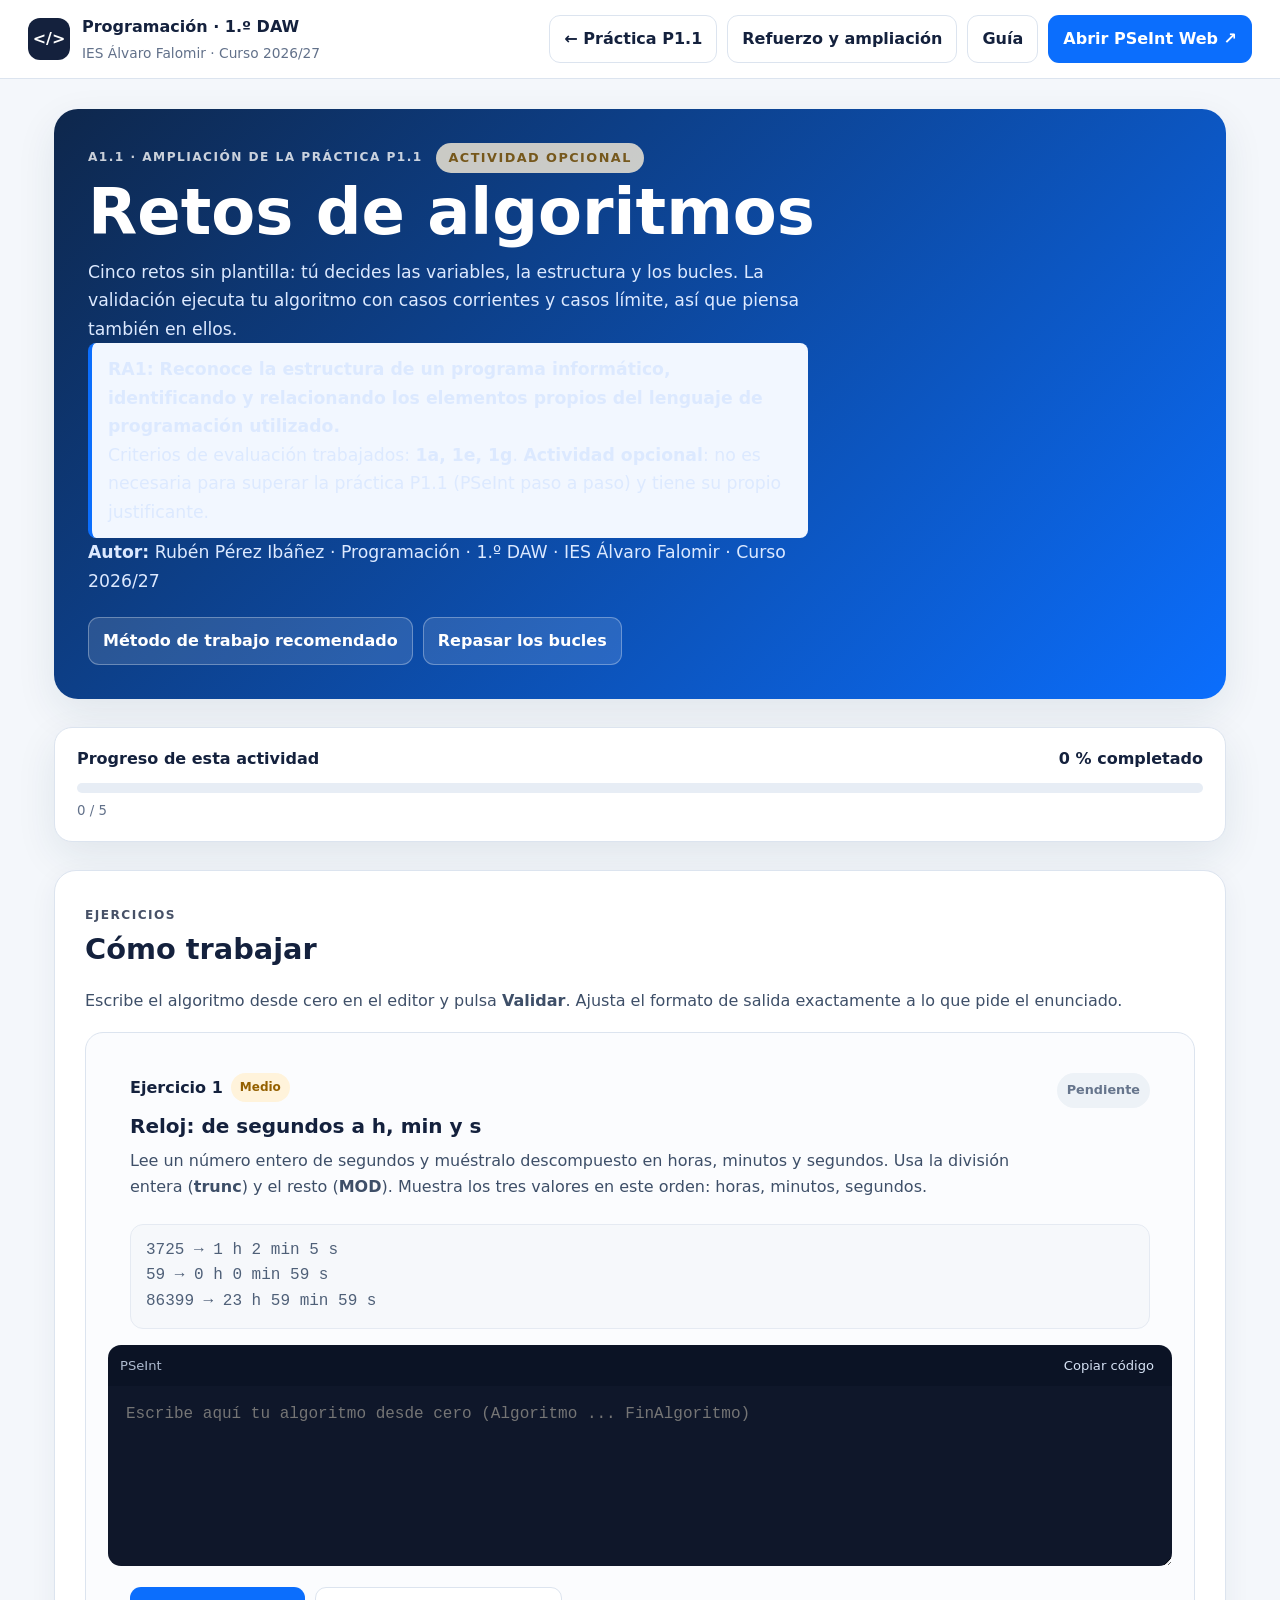
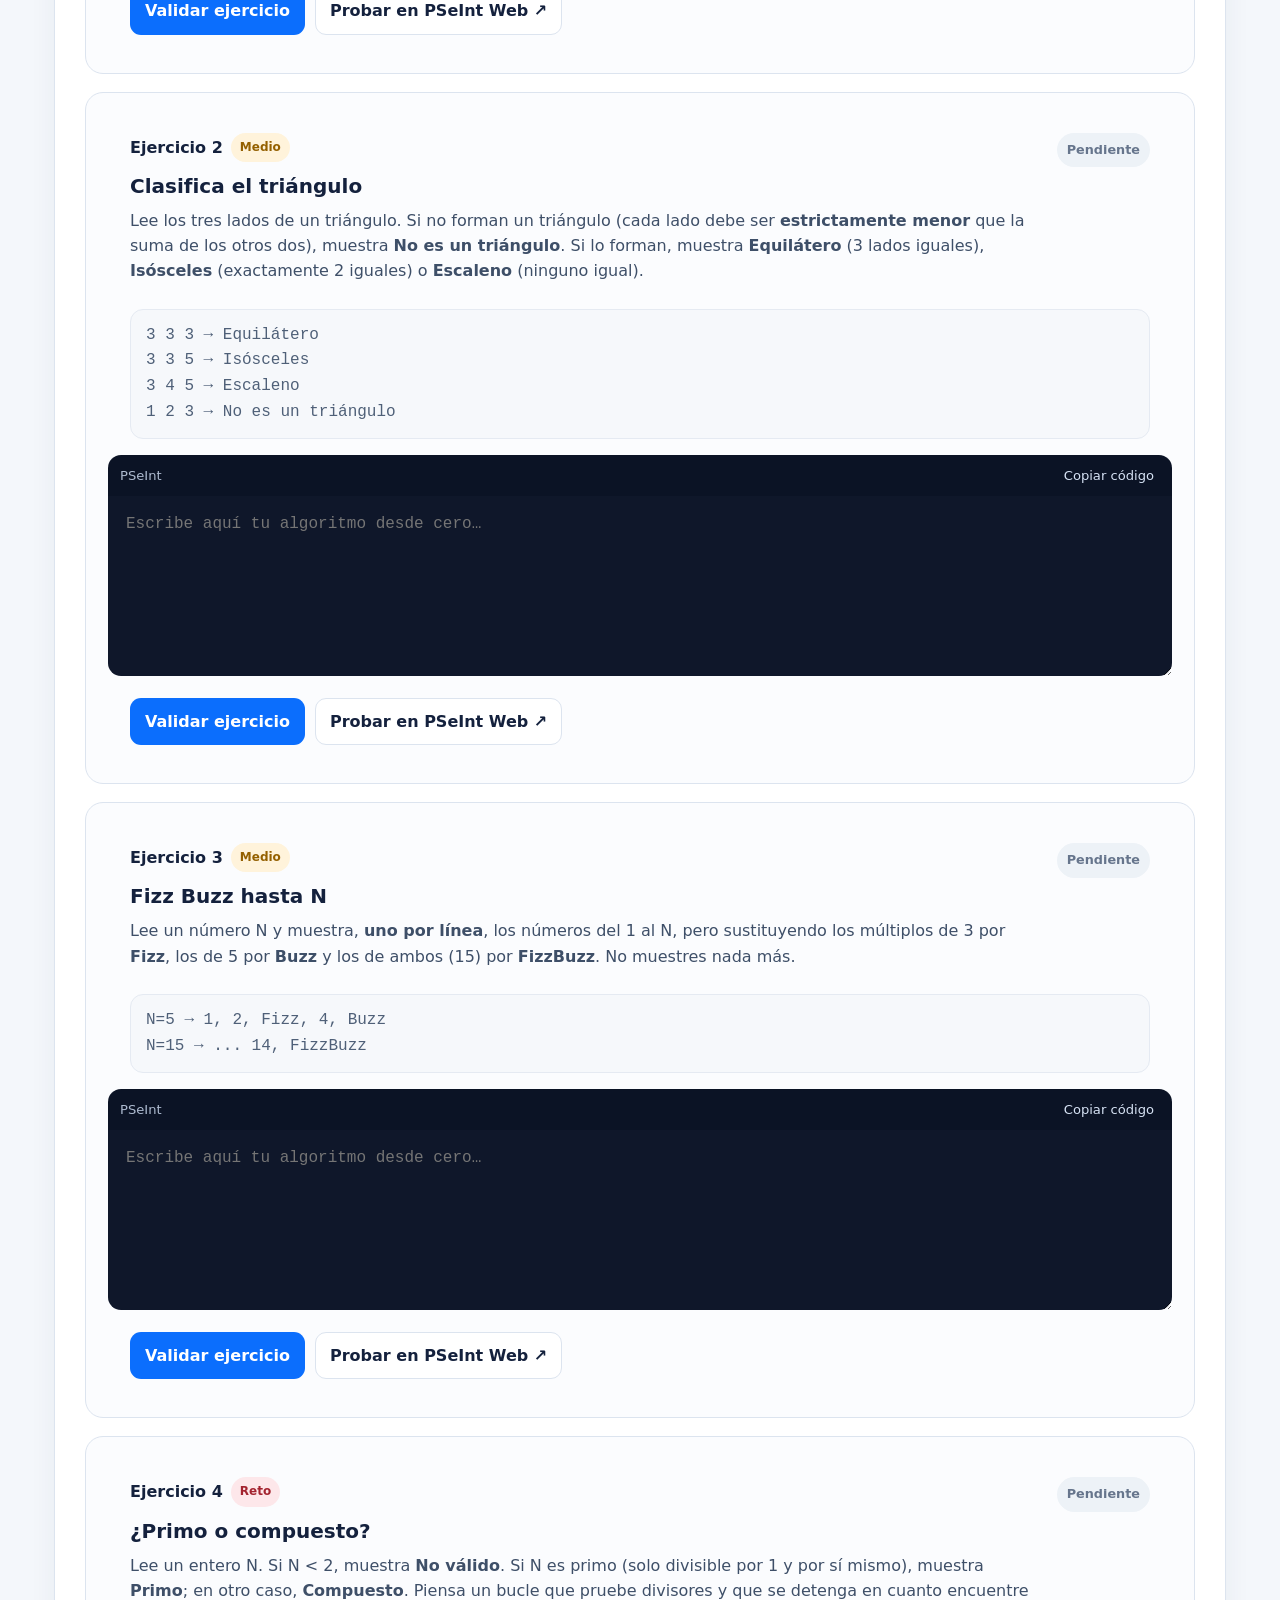
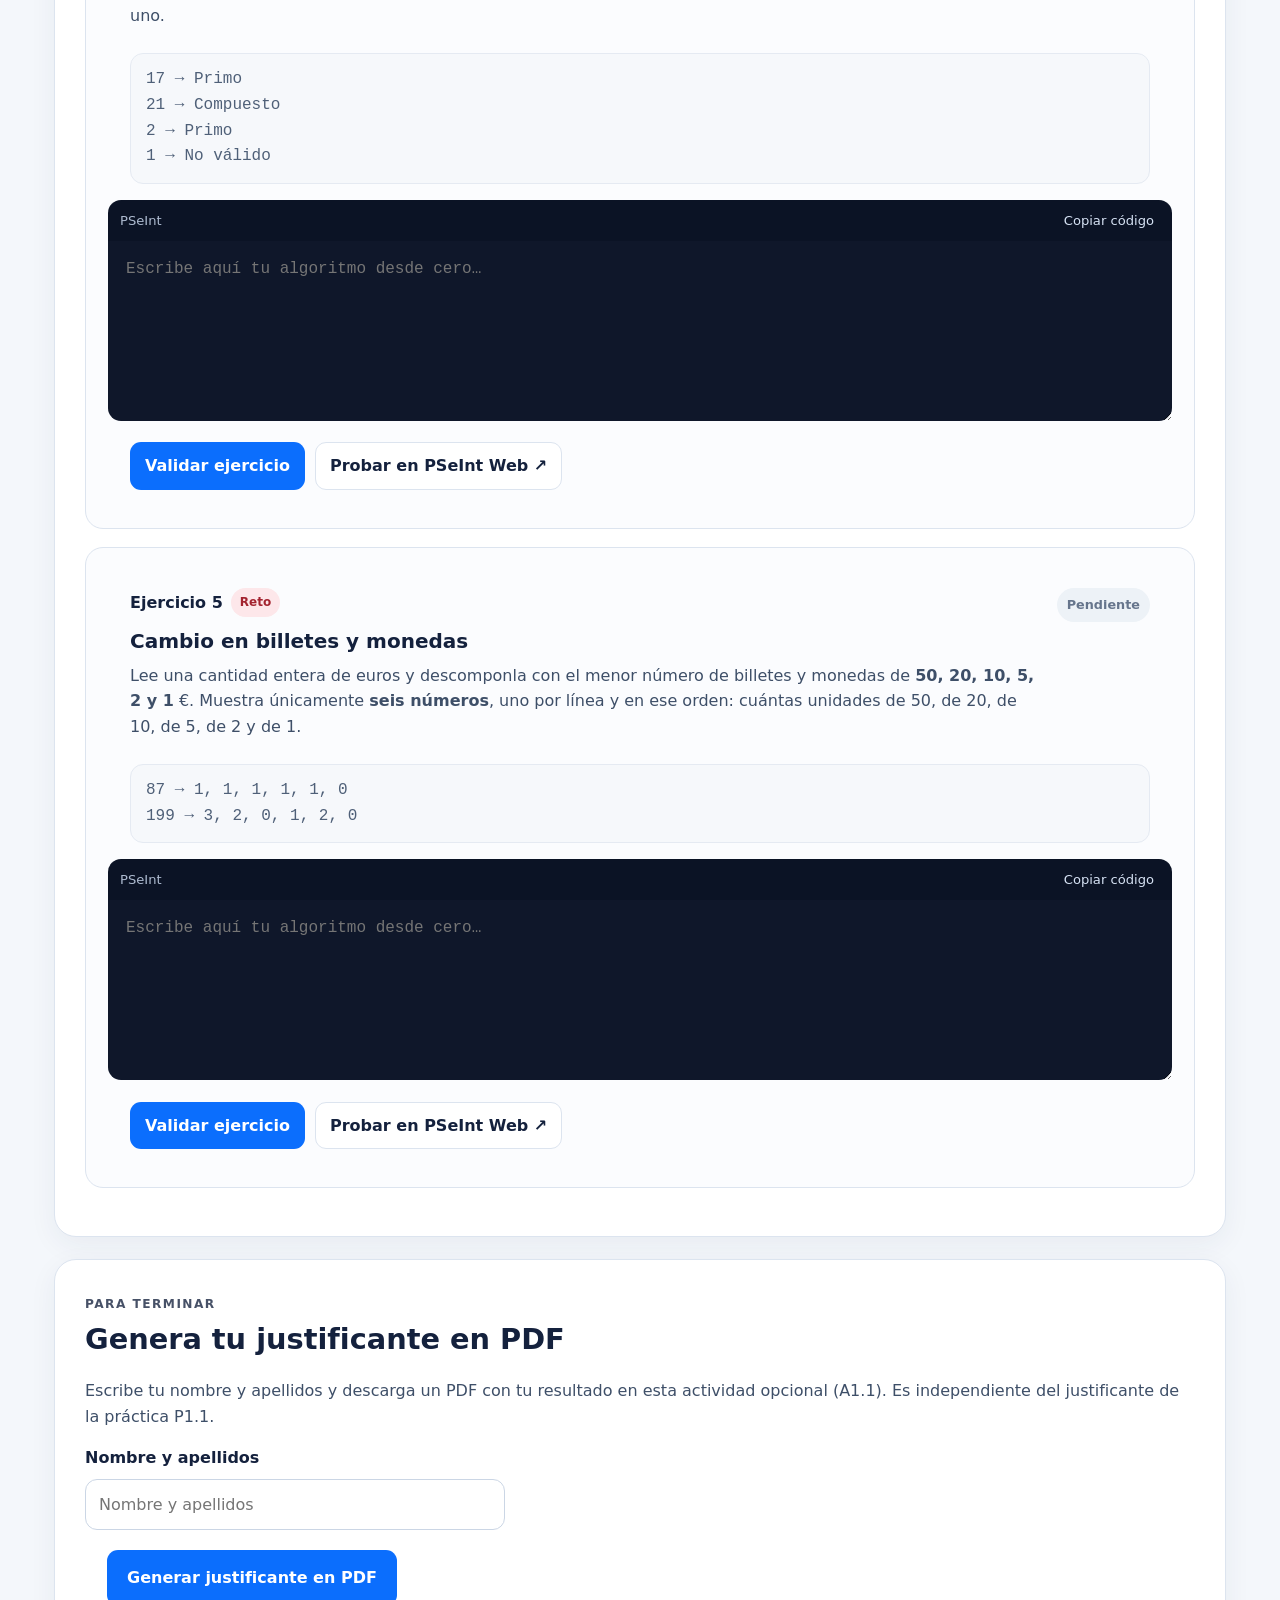
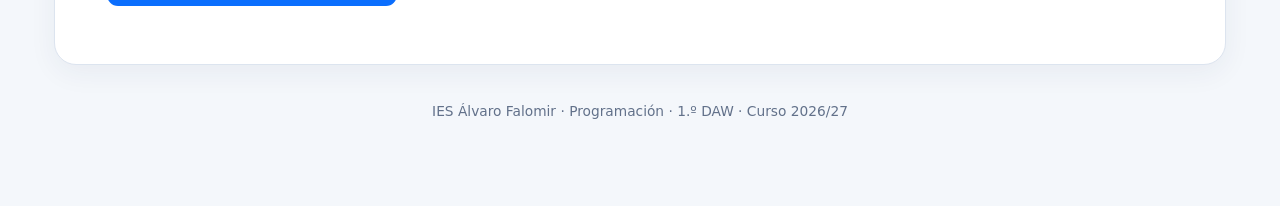
==== ampliacion1.html @ 04153155 "Añadir actividades opcionales de refuerzo y ampliación con validador propio" ====
<!doctype html>
<html lang="es">
<head>
  <meta charset="utf-8" />
  <meta name="viewport" content="width=device-width, initial-scale=1" />
  <meta name="description" content="A1.1 · Ampliación (opcional) de P1.1 · Retos de algoritmos · Actividad opcional · 1.º DAW · IES Álvaro Falomir" />
  <meta name="author" content="Rubén Pérez Ibáñez" />
  <title>A1.1 · Ampliación (opcional) de P1.1 · Retos de algoritmos · 1.º DAW · IES Álvaro Falomir</title>
  <link rel="stylesheet" href="guia.css" />
  <link rel="stylesheet" href="styles.css" />
  <link rel="stylesheet" href="extras.css" />
</head>
<body>
<header class="topbar">
  <div class="brand">
    <div class="brand-mark">&lt;/&gt;</div>
    <div><strong>Programación · 1.º DAW</strong><span>IES Álvaro Falomir · Curso 2026/27</span></div>
  </div>
  <div class="top-actions">
    <a class="btn ghost" href="index.html">← Práctica P1.1</a>
    <a class="btn ghost" href="refuerzo-ampliacion.html">Refuerzo y ampliación</a>
    <a class="btn ghost" href="guia.html">Guía</a>
    <a class="btn primary" href="https://www.pseint-web.app/" target="_blank" rel="noopener">Abrir PSeInt Web ↗</a>
  </div>
</header>

<main class="page">
  <section class="hero">
    <span class="eyebrow">A1.1 · Ampliación de la práctica P1.1 <span class="optional-tag">Actividad opcional</span></span>
    <h1>Retos de algoritmos</h1>
    <p>Cinco retos sin plantilla: tú decides las variables, la estructura y los bucles. La validación ejecuta tu algoritmo con casos corrientes y casos límite, así que piensa también en ellos.</p>
    <p class="raline"><b>RA1: Reconoce la estructura de un programa informático, identificando y relacionando los elementos propios del lenguaje de programación utilizado.</b><br>Criterios de evaluación trabajados: <b>1a, 1e, 1g</b>. <b>Actividad opcional</b>: no es necesaria para superar la práctica P1.1 (PSeInt paso a paso) y tiene su propio justificante.</p>
    <p class="author-line"><strong>Autor:</strong> Rubén Pérez Ibáñez · Programación · 1.º DAW · IES Álvaro Falomir · Curso 2026/27</p>
    <div class="hero-links">
      <a class="btn ghost" href="guia.html#metodo">Método de trabajo recomendado</a>
      <a class="btn ghost" href="guia.html#bucles">Repasar los bucles</a>
    </div>
  </section>

  <div class="progress-card">
    <div class="progress-title"><span>Progreso de esta actividad</span><span id="progressPercent">0 % completado</span></div>
    <div class="progress-track"><div class="progress-bar" id="progressBar"></div></div>
    <small id="progressText">0 / 0</small>
  </div>

  <section class="chapter" id="ejercicios">
    <span class="eyebrow">Ejercicios</span>
    <h2>Cómo trabajar</h2>
    <p>Escribe el algoritmo desde cero en el editor y pulsa <b>Validar</b>. Ajusta el formato de salida exactamente a lo que pide el enunciado.</p>
    <div id="exerciseList"></div>
  </section>

  <section class="chapter" id="justificante">
    <span class="eyebrow">Para terminar</span>
    <h2>Genera tu justificante en PDF</h2>
    <p>Escribe tu nombre y apellidos y descarga un PDF con tu resultado en esta actividad opcional (A1.1). Es independiente del justificante de la práctica P1.1.</p>
    <label for="studentNamePdf">Nombre y apellidos</label>
    <input type="text" id="studentNamePdf" placeholder="Nombre y apellidos" autocomplete="name">
    <div class="exercise-actions">
      <button class="btn primary large" type="button" id="generatePdfBtn">Generar justificante en PDF</button>
    </div>
    <p class="finish-hint" id="pdfHint"></p>
  </section>

  <p class="footer">IES Álvaro Falomir · Programación · 1.º DAW · Curso 2026/27</p>
</main>

<script src="jspdf.umd.min.js"></script>
<script src="pseint-mini.js"></script>
<script src="ampliacion1.js"></script>
<script src="extras-core.js"></script>
</body>
</html>
---- guia.css ----
:root{
  --bg:#f4f7fb;--panel:#fff;--text:#14213d;--muted:#62718a;--line:#dce4ef;
  --primary:#0b6efd;--primary2:#0058c7;--ok:#148a5b;--accent:#7c3aed;--code:#0f172a;
  --shadow:0 14px 40px rgba(27,50,82,.09);--radius:18px;
}
*{box-sizing:border-box}html{scroll-behavior:smooth}body{margin:0;font-family:Inter,ui-sans-serif,system-ui,-apple-system,BlinkMacSystemFont,"Segoe UI",sans-serif;color:var(--text);background:var(--bg);line-height:1.6}
a{color:var(--primary)}.topbar{position:sticky;top:0;z-index:20;display:flex;justify-content:space-between;gap:16px;align-items:center;padding:14px 28px;background:rgba(255,255,255,.95);backdrop-filter:blur(12px);border-bottom:1px solid var(--line)}
.brand{display:flex;align-items:center;gap:12px}.brand-mark{width:42px;height:42px;border-radius:12px;background:var(--text);color:#fff;display:grid;place-items:center;font-weight:800}.brand strong,.brand span{display:block}.brand span{font-size:.86rem;color:var(--muted);margin-top:2px}.top-actions{display:flex;gap:10px;flex-wrap:wrap}.btn{border:1px solid transparent;border-radius:11px;padding:10px 14px;font-weight:750;cursor:pointer;text-decoration:none;display:inline-flex;align-items:center;justify-content:center;gap:8px}.btn.primary{background:var(--primary);color:#fff}.btn.primary:hover{background:var(--primary2)}.btn.ghost{background:#fff;border-color:var(--line);color:var(--text)}.btn.ghost:hover{background:#f7f9fc}
.page{max-width:1220px;margin:0 auto;padding:30px 24px 70px}.hero{background:linear-gradient(135deg,#0e274c 0%,#0b6efd 100%);color:#fff;border-radius:26px;padding:42px;box-shadow:var(--shadow);margin-bottom:28px}.eyebrow{text-transform:uppercase;letter-spacing:.12em;font-size:.76rem;font-weight:800;opacity:.8}.hero h1{font-size:clamp(2.3rem,5vw,4.6rem);line-height:.98;margin:10px 0 16px}.hero p{max-width:850px;color:#deebff;font-size:1.08rem;margin:0}.hero-links{display:flex;gap:10px;flex-wrap:wrap;margin-top:22px}.hero-links .btn.ghost{background:rgba(255,255,255,.12);border-color:rgba(255,255,255,.3);color:#fff}
.toc{background:#fff;border:1px solid var(--line);border-radius:20px;padding:22px 24px;box-shadow:var(--shadow);margin-bottom:28px}.toc h2{margin:0 0 12px}.toc-grid{display:grid;grid-template-columns:repeat(3,1fr);gap:10px}.toc a{text-decoration:none;padding:10px 12px;border-radius:10px;background:#f5f8fc;color:var(--text);font-weight:650}.toc a:hover{background:#eaf2ff;color:var(--primary)}
section.chapter{background:#fff;border:1px solid var(--line);border-radius:22px;padding:30px;margin:22px 0;box-shadow:0 8px 28px rgba(27,50,82,.06)}.chapter h2{font-size:1.8rem;margin:0 0 8px}.chapter h3{font-size:1.25rem;margin:26px 0 8px}.chapter p{color:#3e4f68}.lead{font-size:1.07rem}.callout{border-left:5px solid var(--primary);background:#f2f7ff;padding:16px 18px;border-radius:10px;margin:18px 0}.callout.ok{border-color:var(--ok);background:#eefaf4}.callout strong{display:block;margin-bottom:4px}.grid2{display:grid;grid-template-columns:1fr 1fr;gap:20px}.grid3{display:grid;grid-template-columns:repeat(3,1fr);gap:16px}.card{border:1px solid var(--line);border-radius:16px;padding:18px;background:#fbfcfe}.card h3{margin-top:0}.mini{font-size:.92rem;color:var(--muted)}
pre{background:var(--code);color:#eef4ff;border-radius:14px;padding:18px;overflow:auto;font-family:"SFMono-Regular",Consolas,monospace;font-size:.92rem;line-height:1.55}code{font-family:"SFMono-Regular",Consolas,monospace}.inline-code{background:#edf2f7;padding:2px 6px;border-radius:6px;color:#18385f;font-weight:650}.code-caption{font-size:.83rem;color:var(--muted);margin:-8px 0 16px}
table{width:100%;border-collapse:collapse;margin:18px 0}th,td{padding:12px 13px;text-align:left;border-bottom:1px solid var(--line);vertical-align:top}th{background:#f4f7fb;font-size:.9rem}td code{font-size:.9rem}.table-wrap{overflow-x:auto}
.eps{display:grid;grid-template-columns:1fr auto 1fr auto 1fr;gap:12px;align-items:stretch;margin:22px 0}.eps-box{border:2px solid #b7c9e6;border-radius:16px;padding:18px;text-align:center;background:#f8fbff}.eps-box b{display:block;font-size:1.08rem;margin-bottom:5px}.eps-arrow{display:grid;place-items:center;font-size:1.8rem;color:var(--primary);font-weight:900}
.symbols{display:grid;grid-template-columns:repeat(4,1fr);gap:16px;margin-top:18px}.symbol-card{text-align:center;border:1px solid var(--line);border-radius:16px;padding:18px;background:#fbfcfe}.shape{height:62px;display:grid;place-items:center;margin:5px auto 12px;position:relative}.oval{width:120px;border:3px solid var(--primary);border-radius:999px}.rect{width:126px;border:3px solid var(--primary)}.para{width:126px;border:3px solid var(--primary);transform:skew(-14deg)}.para span{transform:skew(14deg)}.diamond{width:74px;height:74px;border:3px solid var(--primary);transform:rotate(45deg)}.diamond span{transform:rotate(-45deg);font-size:.8rem}.flow-svg{width:100%;height:auto;display:block;margin:18px auto}.compare{display:grid;grid-template-columns:1fr 1fr;gap:18px}.compare .card{overflow:hidden}.compare svg{width:100%;height:auto}
.step-list{counter-reset:steps;list-style:none;padding:0;margin:20px 0}.step-list li{counter-increment:steps;display:grid;grid-template-columns:42px 1fr;gap:12px;align-items:start;margin:13px 0}.step-list li:before{content:counter(steps);width:34px;height:34px;border-radius:50%;background:#eaf2ff;color:var(--primary);display:grid;place-items:center;font-weight:850}
.practice{background:linear-gradient(135deg,#f3f8ff,#ffffff);border:1px solid #cfe0fa;border-radius:18px;padding:22px;margin-top:22px}.practice h3{margin-top:0}.footer{text-align:center;color:var(--muted);font-size:.86rem;margin-top:35px}
@media(max-width:900px){.toc-grid,.grid3,.symbols{grid-template-columns:1fr 1fr}.grid2,.compare{grid-template-columns:1fr}.eps{grid-template-columns:1fr}.eps-arrow{transform:rotate(90deg)}.topbar{align-items:flex-start}.brand span{display:none}}
@media(max-width:600px){.page{padding:16px 12px 50px}.topbar{padding:12px 14px}.hero{padding:26px 22px}.chapter{padding:22px 18px}.toc-grid,.symbols{grid-template-columns:1fr}}

@media print{
  body{background:#fff;font-size:10pt}
  .topbar,.hero-links{display:none}
  .page{max-width:none;padding:0}
  .hero{box-shadow:none;border-radius:0;margin:0;padding:28px;page-break-after:always;min-height:240mm;display:flex;flex-direction:column;justify-content:center}
  .hero h1{font-size:32pt}
  .toc{display:block;box-shadow:none;border:1px solid #dce4ef;break-inside:avoid;margin:0 0 18px}
  .toc-grid{grid-template-columns:1fr 1fr}
  .chapter{box-shadow:none;border:0;border-radius:0;padding:12px 0;margin:0;break-inside:auto}
  .chapter h2,.chapter h3{break-after:avoid}
  .grid3,.symbols{grid-template-columns:1fr 1fr}
  .grid2{grid-template-columns:1fr 1fr}
  pre{font-size:8.5pt;white-space:pre-wrap;overflow-wrap:anywhere}
  .card,.callout,.practice,pre,table,.symbols,.compare,.eps,.symbol-card{break-inside:avoid}
  .footer{margin-top:20px}
  @page{size:A4;margin:15mm}
}
---- styles.css ----
:root{
  --bg:#f4f7fb;--panel:#fff;--text:#14213d;--muted:#62718a;--line:#dce4ef;
  --primary:#0b6efd;--primary2:#0058c7;--ok:#148a5b;--warn:#b56b00;--bad:#c83f49;
  --code:#0f172a;--shadow:0 14px 40px rgba(27,50,82,.09);--radius:18px;
}
*{box-sizing:border-box}html{scroll-behavior:smooth}body{margin:0;font-family:Inter,ui-sans-serif,system-ui,-apple-system,BlinkMacSystemFont,"Segoe UI",sans-serif;color:var(--text);background:var(--bg)}
button,input,textarea{font:inherit}.topbar{position:sticky;top:0;z-index:20;display:flex;justify-content:space-between;gap:16px;align-items:center;padding:14px 28px;background:rgba(255,255,255,.94);backdrop-filter:blur(12px);border-bottom:1px solid var(--line)}
.brand{display:flex;align-items:center;gap:12px}.brand-mark{width:42px;height:42px;border-radius:12px;background:var(--text);color:#fff;display:grid;place-items:center;font-weight:800}.brand strong,.brand span{display:block}.brand span{font-size:.86rem;color:var(--muted);margin-top:2px}.top-actions{display:flex;gap:10px;flex-wrap:wrap}
.layout{max-width:1480px;margin:0 auto;padding:26px;display:grid;grid-template-columns:300px minmax(0,1fr);gap:26px}.sidebar{position:sticky;top:92px;align-self:start;display:grid;gap:16px}.card{background:var(--panel);border:1px solid var(--line);border-radius:var(--radius);padding:18px;box-shadow:var(--shadow)}
label{display:block;font-weight:700;margin-bottom:8px}input{width:100%;border:1px solid #cbd6e5;border-radius:12px;padding:12px 13px;background:#fff;color:var(--text);outline:none}input:focus,textarea:focus{border-color:var(--primary);box-shadow:0 0 0 3px rgba(11,110,253,.1)}.help,.finish-hint{color:var(--muted);font-size:.88rem;margin:8px 0 0}.progress-title{display:flex;justify-content:space-between;gap:12px}.progress-track{height:10px;background:#e7edf5;border-radius:999px;overflow:hidden;margin:12px 0 8px}.progress-bar{height:100%;width:0;background:linear-gradient(90deg,var(--primary),#4fa0ff);transition:width .25s ease}.progress-card small{color:var(--muted)}
.block-nav{display:grid;gap:7px}.block-nav button{border:0;background:transparent;text-align:left;padding:10px 12px;border-radius:11px;color:var(--text);cursor:pointer}.block-nav button:hover{background:#eaf2ff}.block-nav .count{float:right;color:var(--muted);font-size:.82rem}.info-card ol{padding-left:19px;color:var(--muted);margin-bottom:0}.info-card li+li{margin-top:6px}
.content{min-width:0}.hero{background:linear-gradient(135deg,#0e274c 0%,#0b6efd 100%);color:#fff;border-radius:24px;padding:34px;display:grid;grid-template-columns:1.1fr .9fr;gap:32px;align-items:center;box-shadow:var(--shadow)}.eyebrow{text-transform:uppercase;letter-spacing:.12em;font-size:.76rem;font-weight:800;opacity:.78}.hero h1{font-size:clamp(2.1rem,5vw,4.2rem);line-height:.96;margin:9px 0 14px}.hero p{max-width:720px;line-height:1.65;color:#dce9ff;margin:0}.hero-code{background:rgba(6,17,39,.7);border:1px solid rgba(255,255,255,.18);border-radius:18px;padding:22px;overflow:auto}.hero-code pre{margin:0;color:#e6f0ff;font-family:"SFMono-Regular",Consolas,monospace;line-height:1.6}
.block-section{margin-top:30px}.block-heading{display:flex;align-items:end;justify-content:space-between;gap:20px;margin-bottom:13px}.block-heading h2{margin:0;font-size:1.55rem}.block-heading p{margin:6px 0 0;color:var(--muted)}
.exercise{background:var(--panel);border:1px solid var(--line);border-radius:20px;overflow:hidden;margin-bottom:16px;box-shadow:0 8px 28px rgba(27,50,82,.06)}.exercise.done{border-color:#9bd7bd}.exercise-head{display:flex;justify-content:space-between;gap:18px;padding:20px 22px 15px}.exercise-num{display:inline-flex;align-items:center;gap:8px;font-weight:800}.badge{font-size:.75rem;padding:5px 9px;border-radius:999px;background:#eaf2ff;color:#275da8}.badge.medium{background:#fff3db;color:#946000}.badge.challenge{background:#eee7ff;color:#6547a8}.exercise h3{margin:8px 0 6px;font-size:1.25rem}.exercise-desc{color:var(--muted);line-height:1.58;margin:0}.status-pill{white-space:nowrap;align-self:flex-start;background:#edf2f7;color:#66758c;border-radius:999px;padding:7px 10px;font-size:.8rem;font-weight:700}.exercise.done .status-pill{background:#e2f6ed;color:var(--ok)}
.example-box{margin:0 22px 16px;padding:13px 15px;border-radius:13px;background:#f6f8fb;border:1px solid #e5eaf2;color:#4f6078;font-family:"SFMono-Regular",Consolas,monospace;white-space:pre-wrap}.editor-wrap{margin:0 22px 16px}.editor-toolbar{display:flex;justify-content:space-between;align-items:center;background:#0b1325;color:#aebbd0;padding:9px 12px;border-radius:13px 13px 0 0;font-size:.82rem}.editor-toolbar button{background:transparent;border:0;color:#d6e2f4;cursor:pointer}.code-editor{width:100%;min-height:220px;resize:vertical;background:var(--code);color:#e9f0fb;border:0;border-radius:0 0 13px 13px;padding:16px 18px;font-family:"SFMono-Regular",Consolas,monospace;line-height:1.55;outline:none}.exercise-actions{display:flex;gap:10px;flex-wrap:wrap;padding:0 22px 18px}.feedback{margin:0 22px 20px;padding:12px 14px;border-radius:12px;display:none;line-height:1.45}.feedback.show{display:block}.feedback.ok{background:#e5f7ee;color:#116b49}.feedback.error{background:#fff0f1;color:#9c2e36}.feedback.warn{background:#fff6e5;color:#8d5a05}.hint{margin:0 22px 20px;padding:13px 15px;border-left:4px solid var(--primary);background:#f2f7ff;border-radius:8px;display:none;color:#40516c}.hint.show{display:block}
.btn{border:1px solid transparent;border-radius:11px;padding:10px 14px;font-weight:750;cursor:pointer;text-decoration:none;display:inline-flex;align-items:center;justify-content:center;gap:8px}.btn.primary{background:var(--primary);color:#fff}.btn.primary:hover{background:var(--primary2)}.btn.ghost{background:#fff;border-color:var(--line);color:var(--text)}.btn.ghost:hover{background:#f7f9fc}.btn.danger{color:var(--bad)}.btn.large{padding:14px 19px;font-size:1rem}.finish-card{margin:34px 0 50px;background:#fff;border:1px solid var(--line);border-radius:22px;padding:26px;display:grid;grid-template-columns:1fr auto;gap:12px 24px;align-items:center;box-shadow:var(--shadow)}.finish-card h2{margin:7px 0}.finish-card p{margin:0;color:var(--muted)}.finish-hint{grid-column:1/-1}.finish-hint.ready{color:var(--ok);font-weight:700}
.modal[hidden]{display:none}.modal{position:fixed;inset:0;z-index:50;display:grid;place-items:center;padding:20px}.modal-backdrop{position:absolute;inset:0;background:rgba(7,15,31,.62);backdrop-filter:blur(4px)}.modal-panel{position:relative;width:min(780px,100%);max-height:95vh;overflow:auto;background:#fff;border-radius:22px;padding:26px;box-shadow:0 35px 100px rgba(0,0,0,.28)}.modal-close{position:absolute;right:18px;top:14px;border:0;background:transparent;font-size:2rem;cursor:pointer;color:#65738a}.receipt{border:2px solid #dbe5f2;border-radius:18px;padding:26px;background:#fff}.receipt-head{display:flex;gap:14px;align-items:center;border-bottom:1px solid var(--line);padding-bottom:18px}.receipt-mark{width:48px;height:48px;border-radius:50%;display:grid;place-items:center;background:#e4f7ee;color:var(--ok);font-size:1.5rem;font-weight:900}.receipt h2{margin:3px 0}.receipt-kicker{margin:0;color:var(--muted);font-size:.84rem}.receipt-grid{display:grid;grid-template-columns:1fr 1fr;gap:18px;margin:22px 0}.receipt-grid div{padding:14px;background:#f7f9fc;border-radius:12px}.receipt-grid span,.receipt-grid strong{display:block}.receipt-grid span{font-size:.78rem;color:var(--muted);margin-bottom:5px}.receipt-grid .full{grid-column:1/-1}.verify-code{letter-spacing:.12em;font-family:"SFMono-Regular",Consolas,monospace}.receipt-note{color:var(--muted);font-size:.78rem;line-height:1.5;margin:0}.modal-actions{display:flex;justify-content:flex-end;gap:10px;margin-top:16px;flex-wrap:wrap}
@media(max-width:980px){.layout{grid-template-columns:1fr}.sidebar{position:static;grid-template-columns:1fr 1fr}.block-nav,.info-card{display:none}.hero{grid-template-columns:1fr}.finish-card{grid-template-columns:1fr}.finish-card .btn{justify-self:start}.topbar{align-items:flex-start}.brand span{display:none}}
@media(max-width:640px){.topbar{padding:12px 15px}.top-actions .danger{display:none}.layout{padding:14px}.sidebar{grid-template-columns:1fr}.hero{padding:24px}.exercise-head{padding:18px 16px 13px}.example-box,.editor-wrap,.exercise-actions,.feedback,.hint{margin-left:16px;margin-right:16px}.exercise-head{flex-direction:column}.status-pill{align-self:flex-start}.receipt-grid{grid-template-columns:1fr}.receipt-grid .full{grid-column:auto}}
.receipt-list{margin:22px 0}.receipt-list h3{margin:0 0 10px;font-size:1rem}.receipt-table{width:100%;border-collapse:collapse;font-size:.86rem}.receipt-table th,.receipt-table td{text-align:left;padding:7px 9px;border-bottom:1px solid var(--line)}.receipt-table th{color:var(--muted);font-weight:700;font-size:.76rem;text-transform:uppercase;letter-spacing:.04em}.receipt-table td.state-ok{color:var(--ok);font-weight:700}.receipt-table td.state-bad{color:var(--bad);font-weight:700}.receipt-grade{font-size:1.4rem}
@media print{
  body>*:not(#receiptModal){display:none!important}
  html,body{height:auto!important;overflow:visible!important;background:#fff!important}
  #receiptModal{display:block!important;position:static!important;inset:auto;padding:0;background:#fff!important}
  .modal-backdrop,.modal-close,.modal-actions{display:none!important}
  .modal-panel{position:static;box-shadow:none;max-height:none;width:100%;padding:0;overflow:visible}
  .receipt{border:1px solid #999}
  .receipt-note{font-size:9pt}
  .receipt-table{page-break-inside:auto}
  .receipt-table tr{page-break-inside:avoid}
}
---- extras.css ----
/* Estilos de las actividades opcionales R/A (UP1). Reutiliza los de la página de trazas. */
    .page{max-width:1220px;margin:0 auto;padding:30px 24px 70px}
    .progress-card{background:#fff;border:1px solid var(--line);border-radius:18px;padding:18px 22px;box-shadow:var(--shadow);margin-bottom:28px}
    .progress-title{display:flex;justify-content:space-between;gap:12px;font-weight:700}
    .progress-track{height:10px;background:#e7edf5;border-radius:999px;overflow:hidden;margin:12px 0 4px}
    .progress-bar{height:100%;width:0;background:linear-gradient(90deg,var(--primary),#4fa0ff);transition:width .25s ease}
    section.chapter .exercise{background:#fbfcfe;border:1px solid var(--line);border-radius:18px;padding:20px 22px;margin:18px 0;box-shadow:none}
    section.chapter .exercise.done{border-color:#9bd7bd}
    .exercise-head{display:flex;justify-content:space-between;gap:16px;align-items:flex-start;margin-bottom:10px}
    .exercise-num{font-weight:800}
    .exercise-desc{color:var(--muted);margin:6px 0 0}
    .status-pill{white-space:nowrap;background:#edf2f7;color:#66758c;border-radius:999px;padding:7px 10px;font-size:.8rem;font-weight:700}
    .exercise.done .status-pill{background:#e2f6ed;color:var(--ok)}
    .exercise-actions{display:flex;gap:10px;flex-wrap:wrap;margin-top:14px}
    .feedback{margin-top:14px;padding:12px 14px;border-radius:12px;display:none;line-height:1.45}
    .feedback.show{display:block}
    .feedback.ok{background:#e5f7ee;color:#116b49}
    .feedback.error{background:#fff0f1;color:#9c2e36}
    .hint{margin-top:14px;padding:13px 15px;border-left:4px solid var(--primary);background:#f2f7ff;border-radius:8px;display:none;color:#40516c}
    .hint.show{display:block}
    .trace-table td{vertical-align:top;padding:10px}
    .cell-label{display:block;font-size:.76rem;color:var(--muted);margin-bottom:4px;font-weight:700;text-transform:uppercase;letter-spacing:.02em}
    .trace-table input,.trace-table select,.trace-output input{width:100%;min-width:70px;border:1px solid #cbd6e5;border-radius:8px;padding:8px 9px;font:inherit;background:#fff}
    .trace-table input:focus,.trace-table select:focus,.trace-output input:focus{border-color:var(--primary);outline:none;box-shadow:0 0 0 3px rgba(11,110,253,.1)}
    .trace-output{max-width:260px;margin-top:14px}
    .flow-wrap{background:#fbfcfe;border:1px solid var(--line);border-radius:14px;padding:10px;margin:12px 0}
    .editor-wrap{margin:14px 0}
    .editor-toolbar{display:flex;justify-content:space-between;align-items:center;background:#0b1325;color:#aebbd0;padding:9px 12px;border-radius:13px 13px 0 0;font-size:.82rem}
    .code-editor{width:100%;min-height:180px;resize:vertical;background:var(--code);color:#e9f0fb;border:0;border-radius:0 0 13px 13px;padding:16px 18px;font-family:"SFMono-Regular",Consolas,monospace;line-height:1.55;outline:none;box-sizing:border-box}
    .badge{font-size:.75rem;padding:5px 9px;border-radius:999px;background:#eaf2ff;color:#275da8}
    .badge.medium{background:#fff3db;color:#946000}
    #justificante input{max-width:420px;margin-bottom:6px}
    .finish-hint{color:var(--muted);font-size:.88rem;margin:10px 0 0}
    .finish-hint.ready{color:var(--ok);font-weight:700}
    .finish-hint.error{color:#c83f49;font-weight:700}
  
    .raline{margin:14px 0 0;padding:12px 16px;border-left:4px solid var(--primary);background:#f2f7ff;border-radius:8px;color:#2c3e5c;font-size:.95rem}
    .optional-tag{display:inline-block;background:#fff3db;color:#946000;border-radius:999px;padding:5px 12px;font-size:.8rem;font-weight:800;margin-left:8px;vertical-align:middle}
    .badge.challenge{background:#fde7ea;color:#a3232f}
    h4.sub{margin:18px 0 4px}
    .trace-grid th,.trace-table th{text-align:left;font-size:.8rem;color:var(--muted);padding:8px 10px}
    .trace-grid td.na{color:var(--muted);text-align:center;background:#f3f6fa}
    .trace-grid input{min-width:64px}
    .table-wrap{overflow-x:auto}
    .confirm-box{margin-top:14px;display:grid;gap:8px}
    .confirm{display:flex;gap:10px;align-items:flex-start;background:#f7f9fc;border:1px solid var(--line);border-radius:10px;padding:10px 12px;cursor:pointer}
    .confirm input{margin-top:4px;width:auto}
    .hint ol{margin:6px 0 0 18px;padding:0}
    .example-box{white-space:pre-wrap}
    .exercise pre{overflow-x:auto}
    .card-links{display:flex;gap:10px;flex-wrap:wrap;margin-top:14px}
    .act-grid{display:grid;grid-template-columns:repeat(2,minmax(0,1fr));gap:18px;margin-top:20px}
    .act-card{background:#fbfcfe;border:1px solid var(--line);border-radius:18px;padding:20px 22px;display:flex;flex-direction:column;gap:8px}
    .act-card h3{margin:0}.act-card p{margin:0;color:var(--muted)}
    .act-card .code{font-weight:800;color:var(--primary)}
    .act-card .btn{align-self:flex-start;margin-top:auto}
    @media(max-width:760px){.act-grid{grid-template-columns:1fr}.page{padding:20px 14px 60px}}
.hero{display:block}.hero h1{max-width:none}
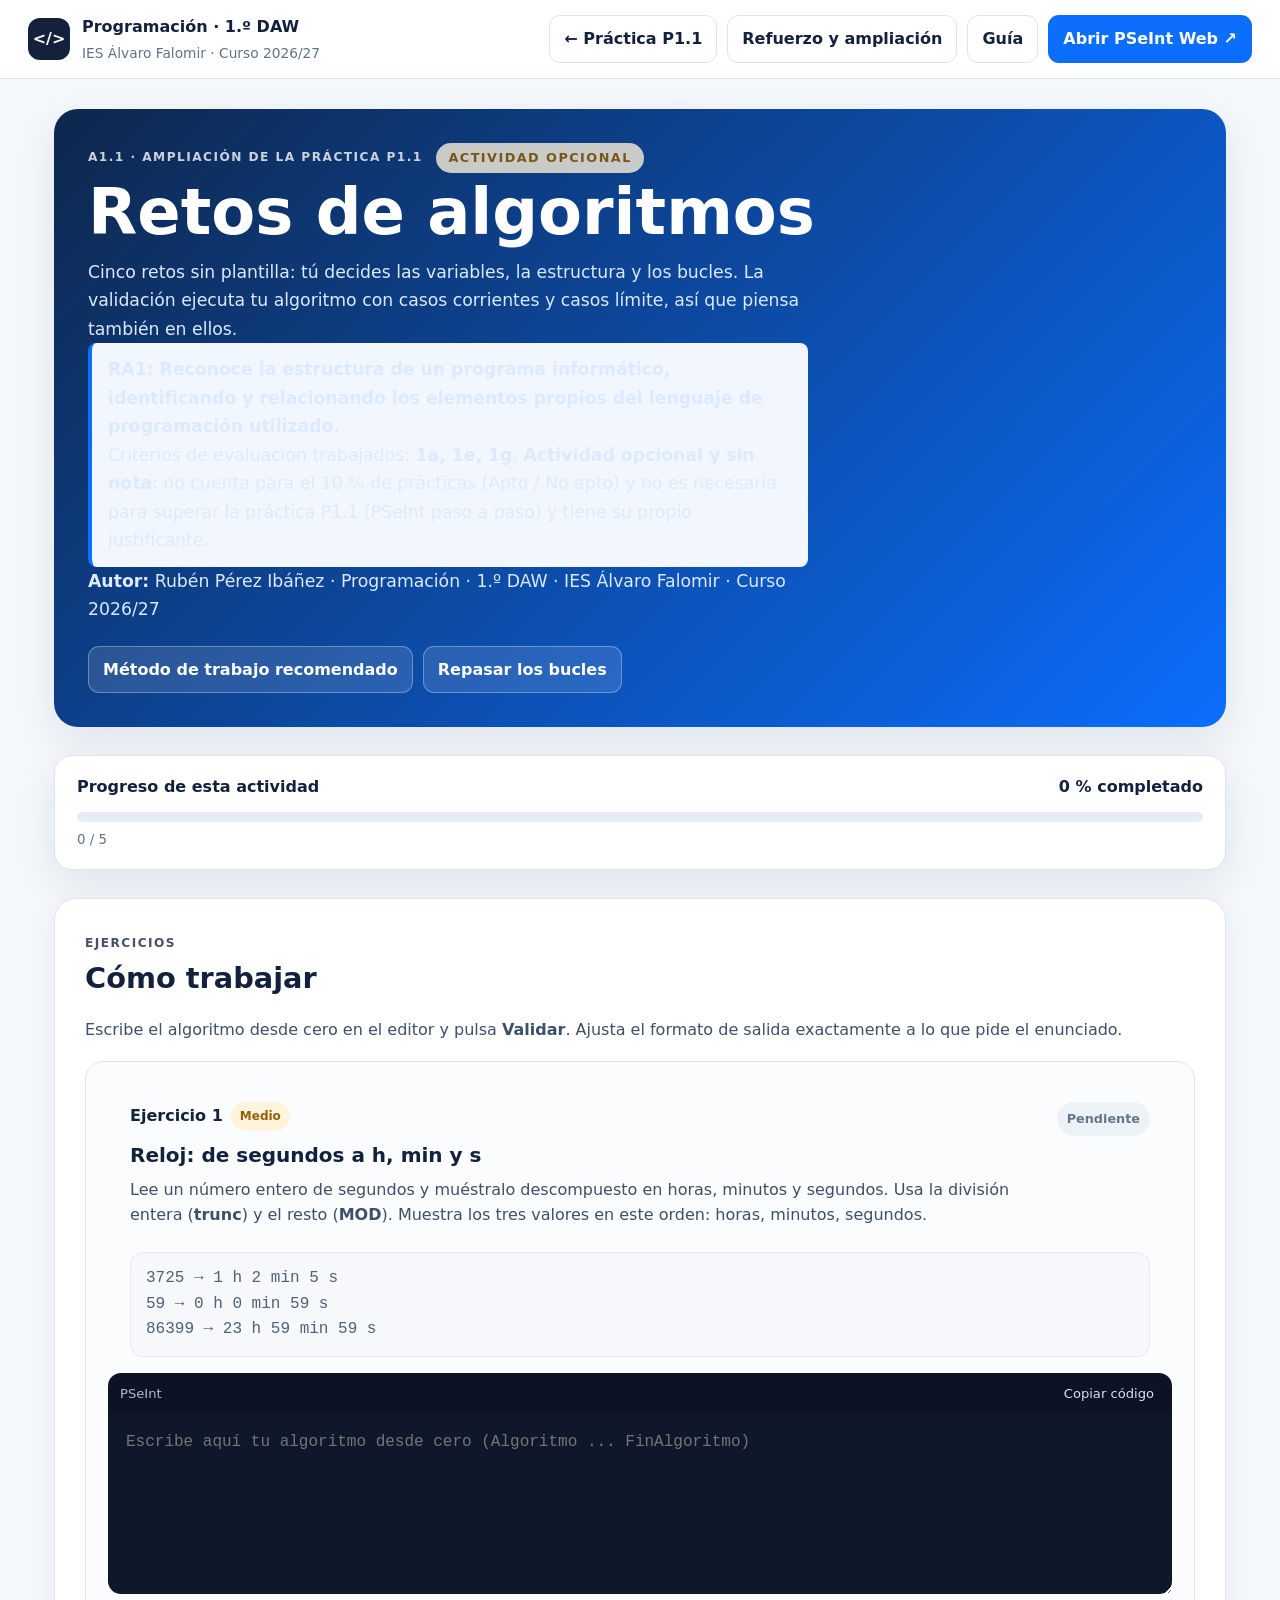
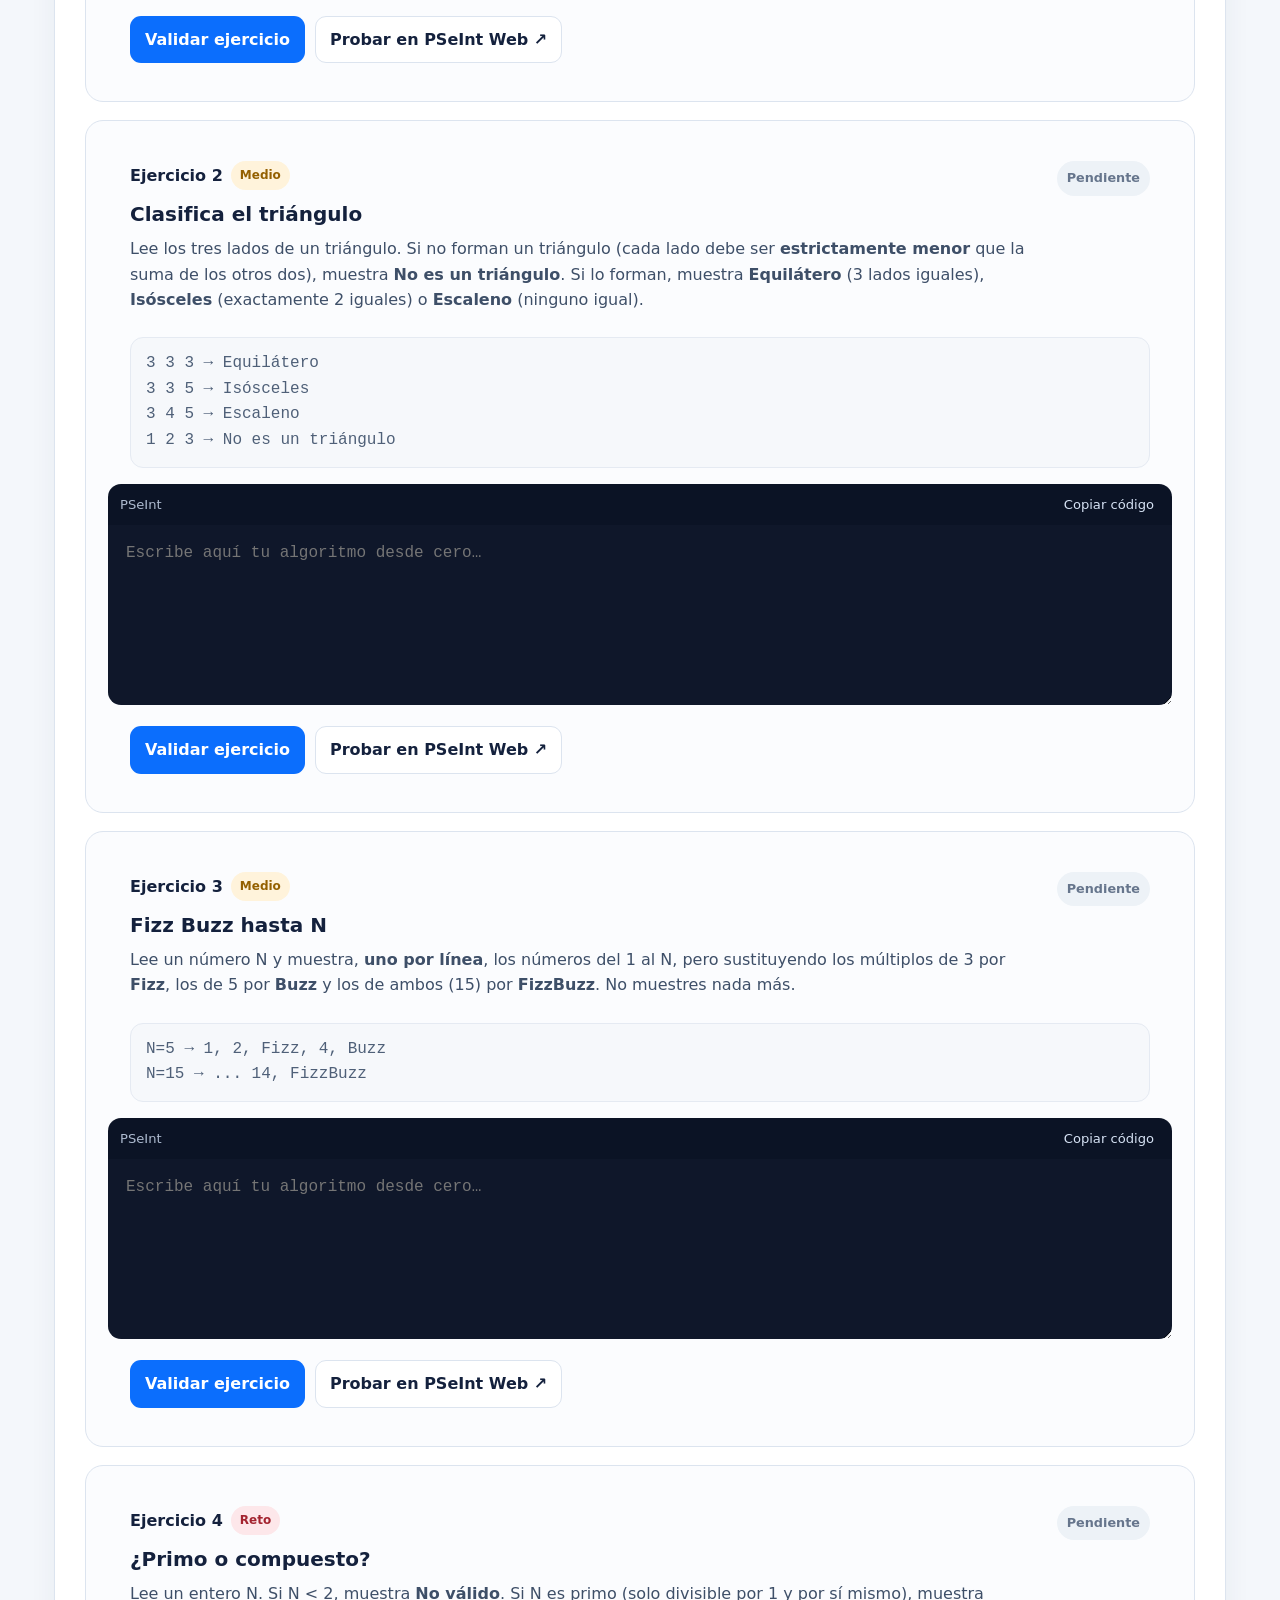
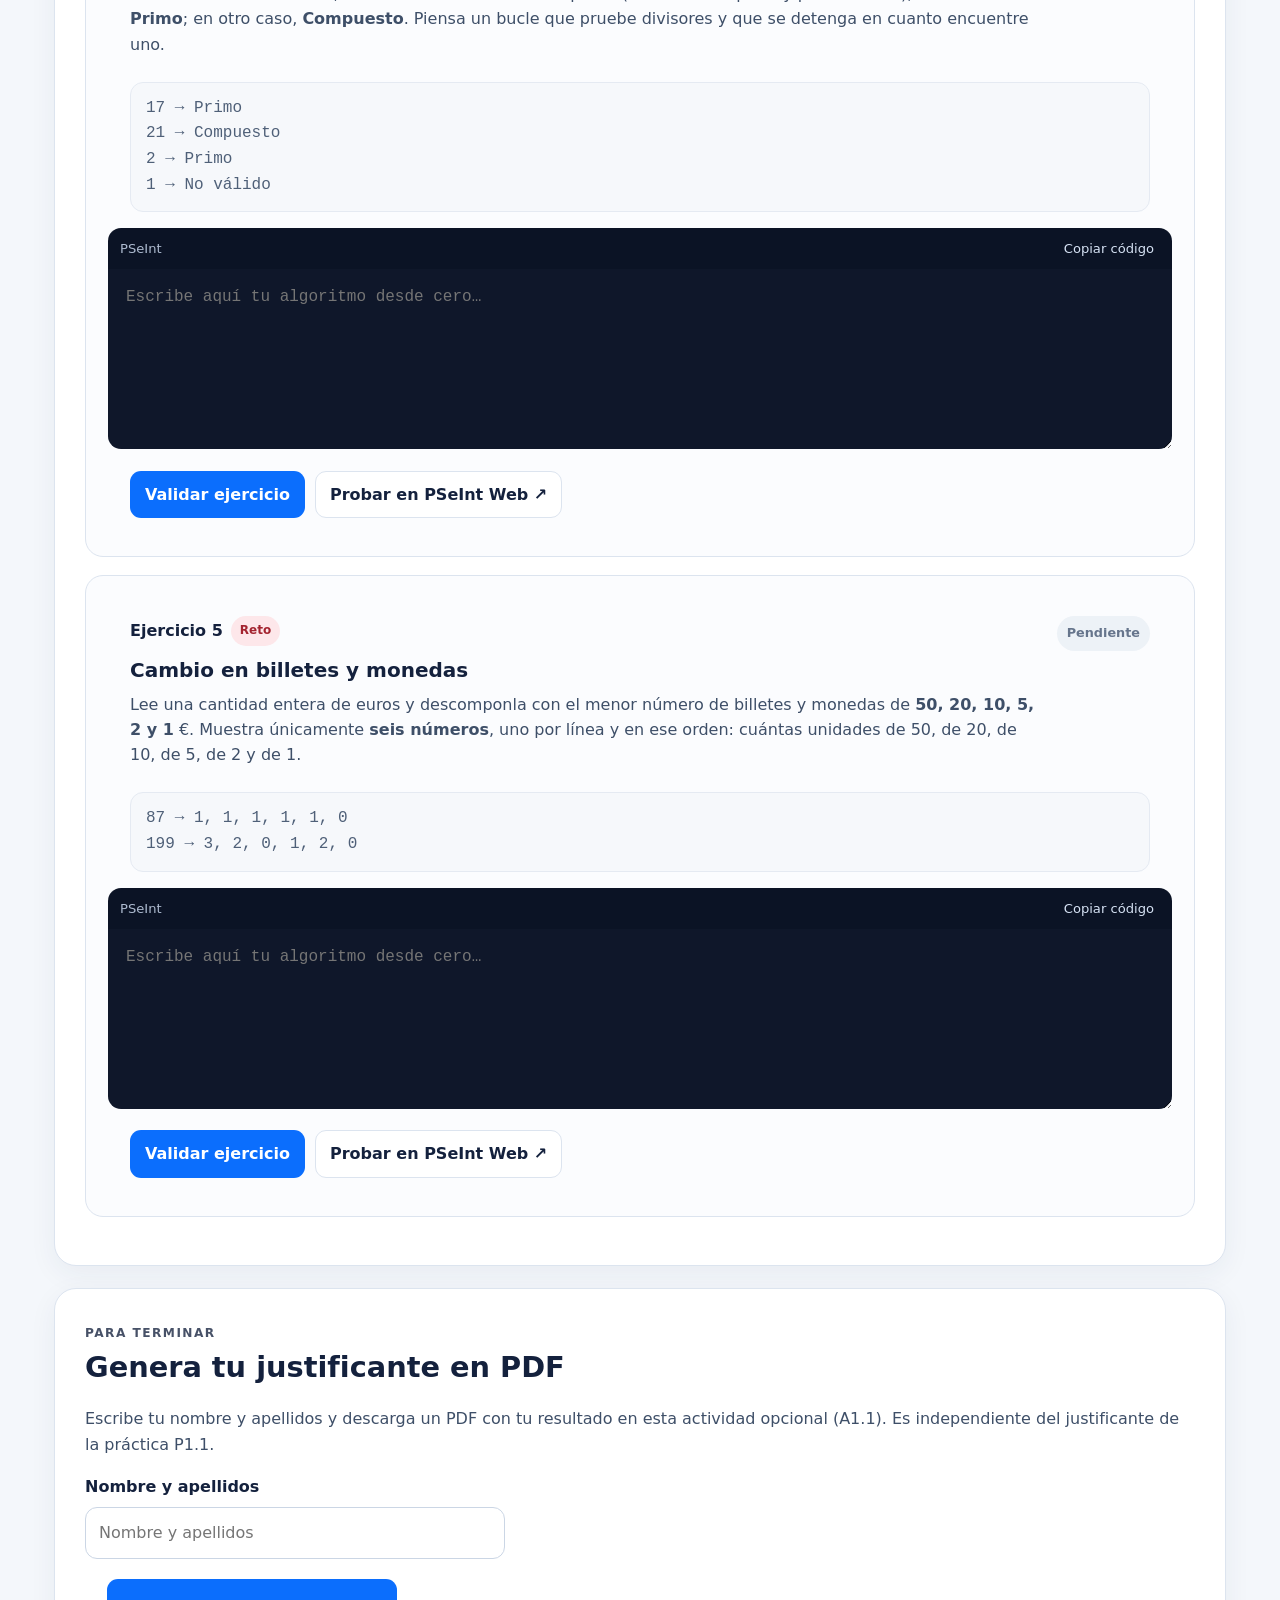
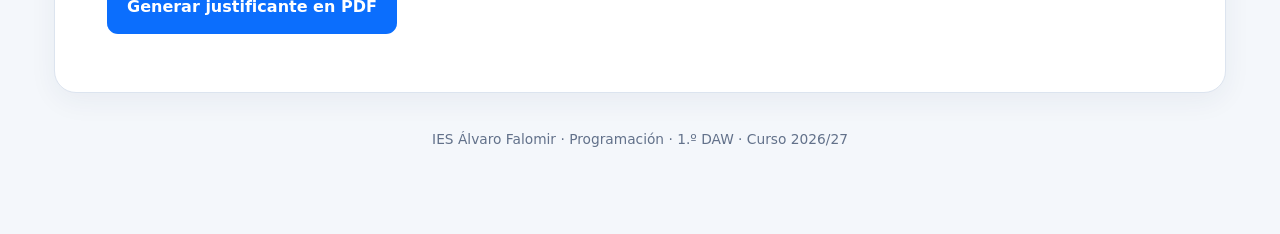
==== commit 46e78cb3: "Documentación alineada con la programación didáctica 2026-27 (RA/CE, prácticas, calificación Apto/No" ====
--- a/ampliacion1.html
+++ b/ampliacion1.html
@@ -29,7 +29,7 @@
     <span class="eyebrow">A1.1 · Ampliación de la práctica P1.1 <span class="optional-tag">Actividad opcional</span></span>
     <h1>Retos de algoritmos</h1>
     <p>Cinco retos sin plantilla: tú decides las variables, la estructura y los bucles. La validación ejecuta tu algoritmo con casos corrientes y casos límite, así que piensa también en ellos.</p>
-    <p class="raline"><b>RA1: Reconoce la estructura de un programa informático, identificando y relacionando los elementos propios del lenguaje de programación utilizado.</b><br>Criterios de evaluación trabajados: <b>1a, 1e, 1g</b>. <b>Actividad opcional</b>: no es necesaria para superar la práctica P1.1 (PSeInt paso a paso) y tiene su propio justificante.</p>
+    <p class="raline"><b>RA1: Reconoce la estructura de un programa informático, identificando y relacionando los elementos propios del lenguaje de programación utilizado.</b><br>Criterios de evaluación trabajados: <b>1a, 1e, 1g</b>. <b>Actividad opcional y sin nota</b>: no cuenta para el 10 % de prácticas (Apto / No apto) y no es necesaria para superar la práctica P1.1 (PSeInt paso a paso) y tiene su propio justificante.</p>
     <p class="author-line"><strong>Autor:</strong> Rubén Pérez Ibáñez · Programación · 1.º DAW · IES Álvaro Falomir · Curso 2026/27</p>
     <div class="hero-links">
       <a class="btn ghost" href="guia.html#metodo">Método de trabajo recomendado</a>
